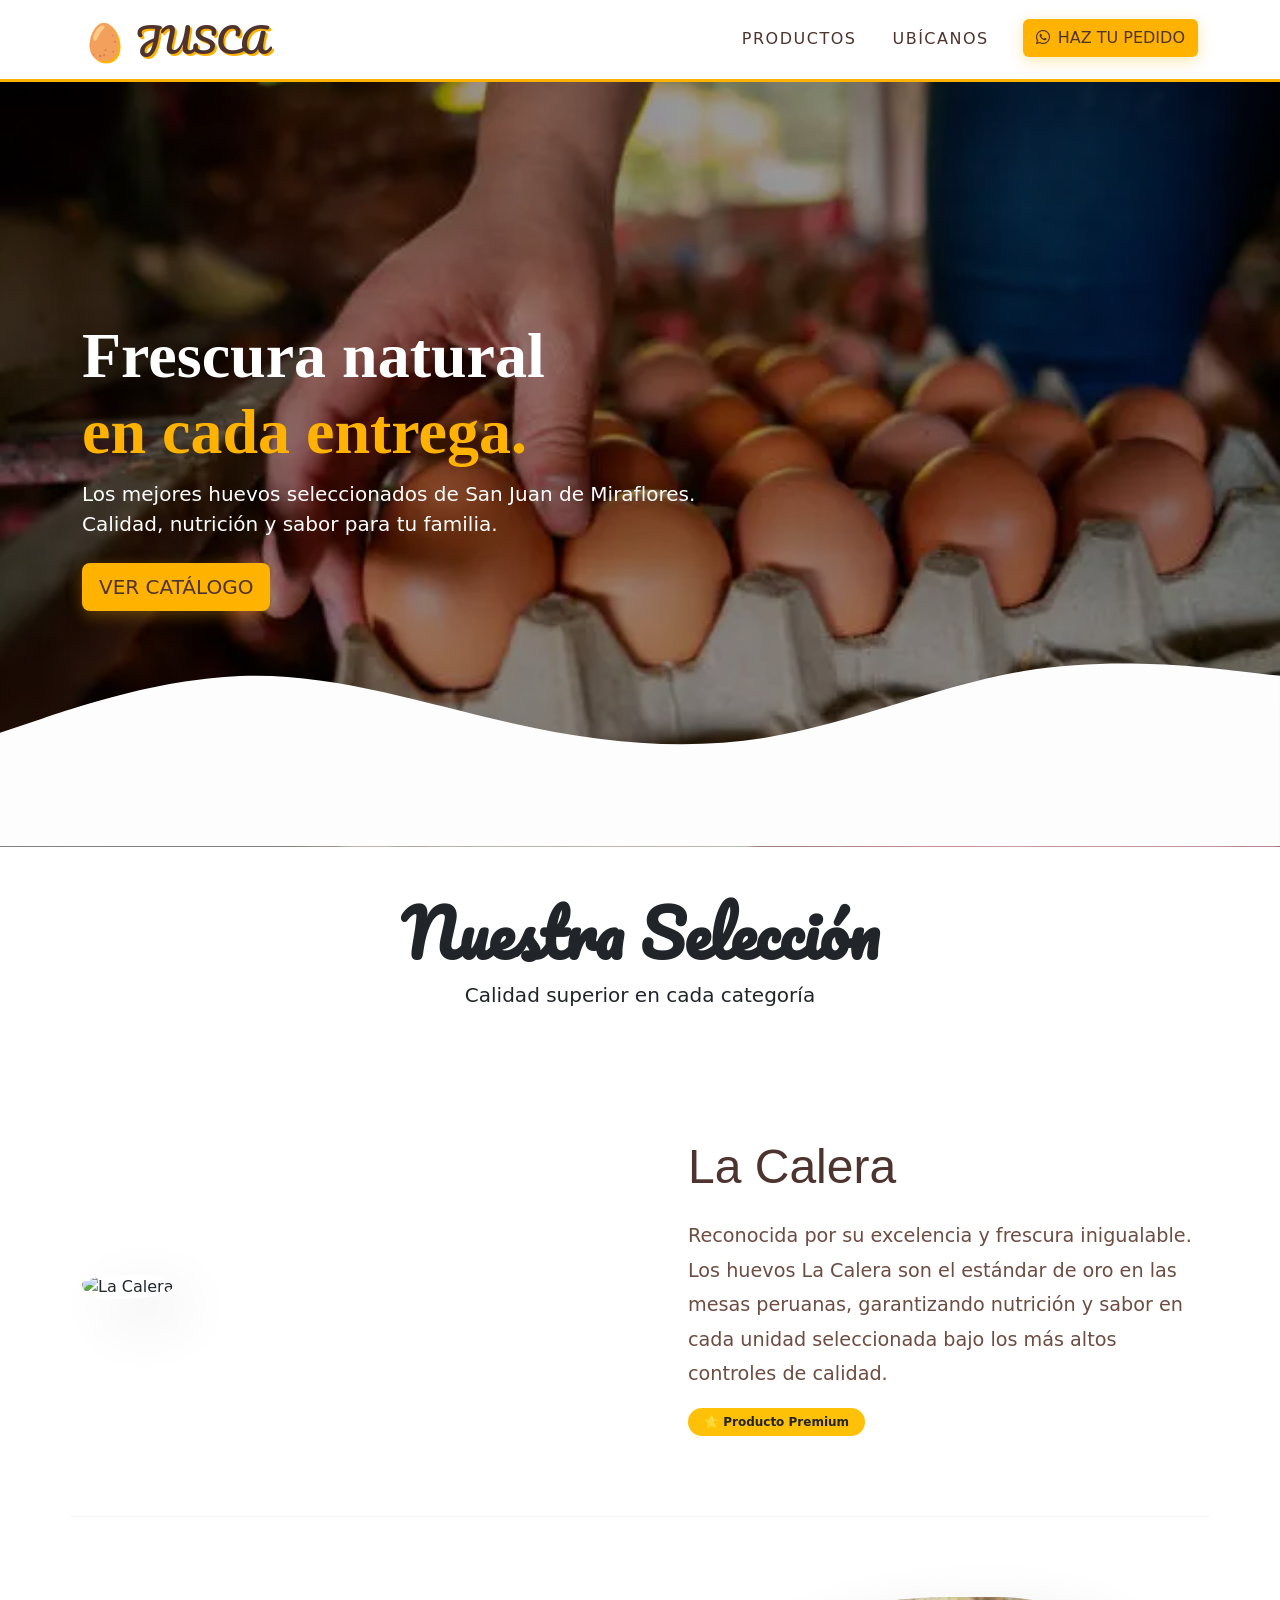
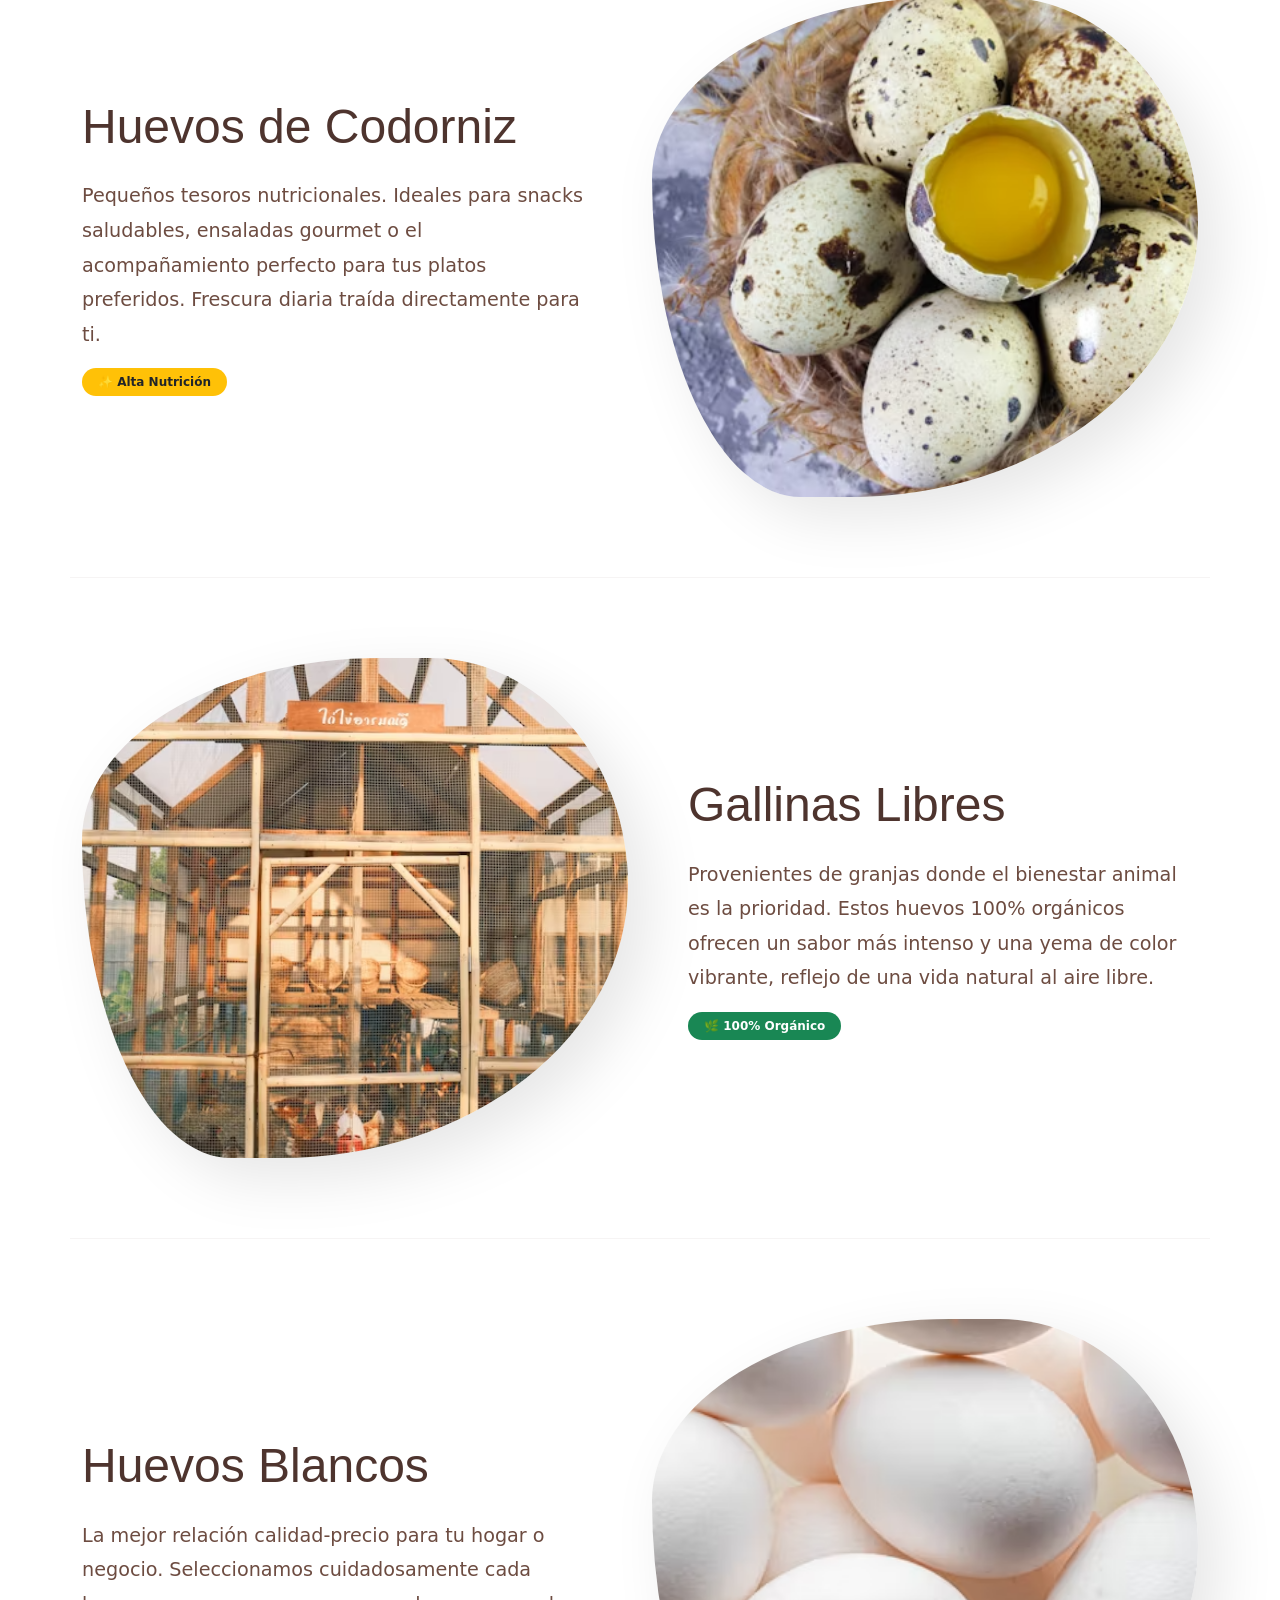
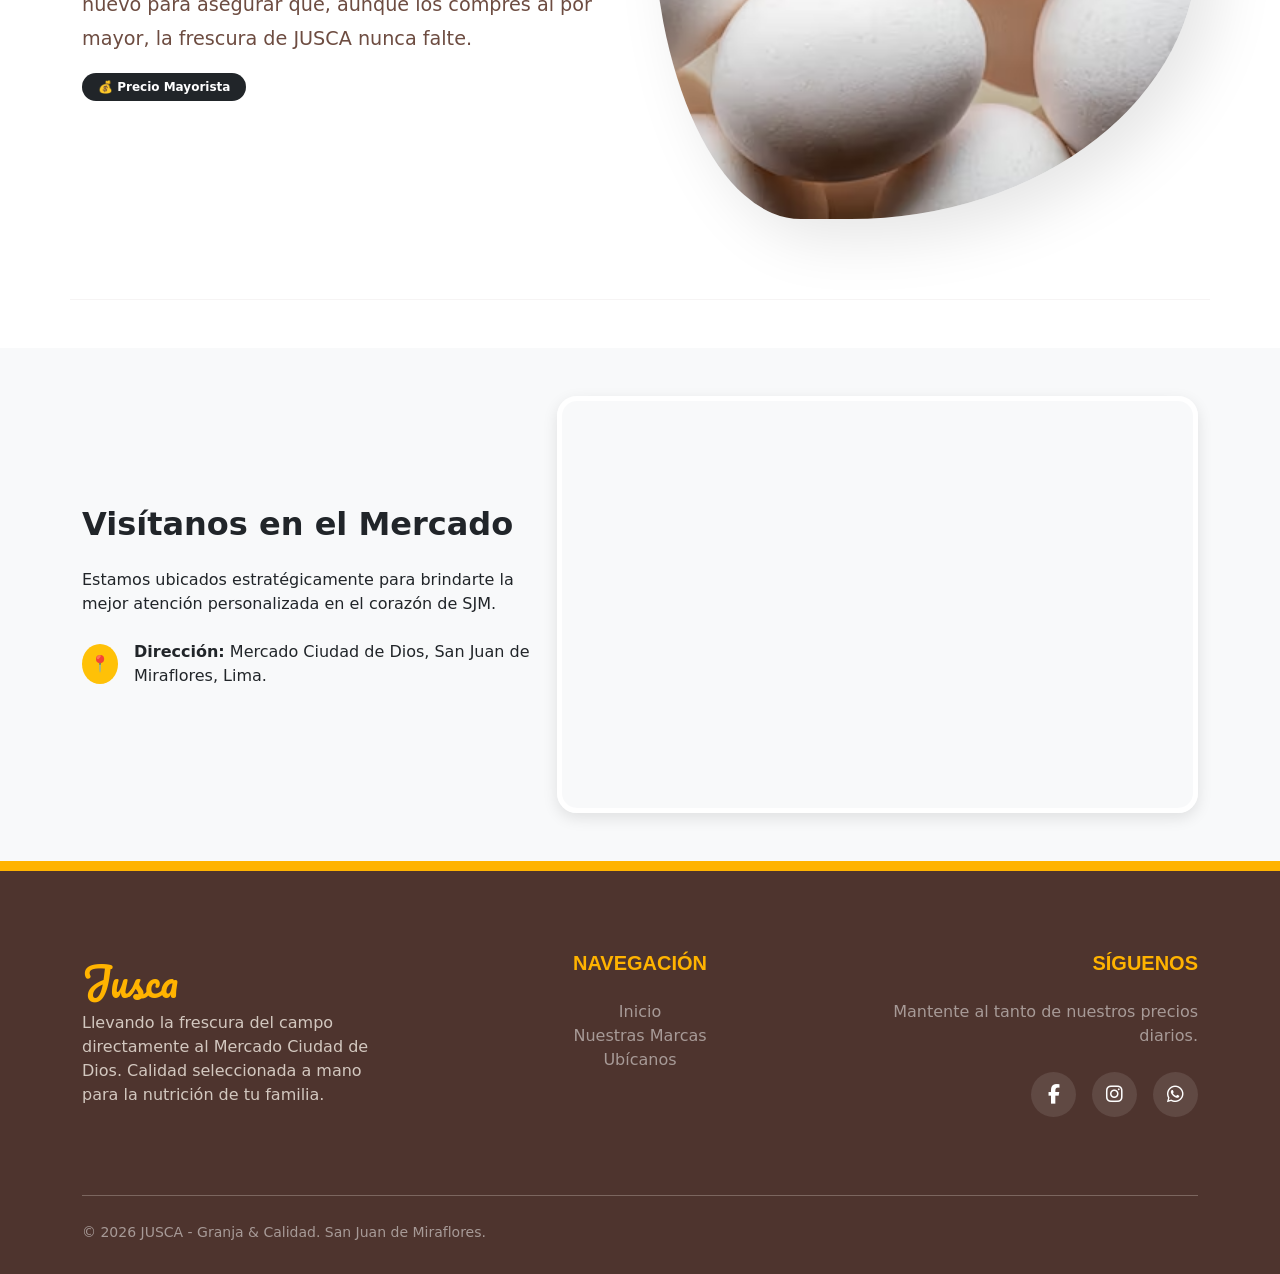
==== index.html @ 2d73b05d "commit 1" ====
<!DOCTYPE html>
<html lang="es">
<head>
    <meta charset="UTF-8">
    <meta name="viewport" content="width=device-width, initial-scale=1.0">
    <title>JUSCA | Calidad de la Granja a tu Mesa</title>
    <link rel="manifest" href="manifest.json">
<meta name="theme-color" content="#f4b400">
    <link rel="stylesheet" href="Index.css">
    <link href="https://cdn.jsdelivr.net/npm/bootstrap@5.3.0/dist/css/bootstrap.min.css" rel="stylesheet">
<link href="https://fonts.googleapis.com/css2?family=Pacifico&display=swap" rel="stylesheet">
 <link rel="stylesheet" href="https://cdnjs.cloudflare.com/ajax/libs/font-awesome/6.4.2/css/all.min.css">
    
</head>
<body>

    <nav class="navbar navbar-expand-lg sticky-top">
        <div class="container">
            <a class="navbar-brand" href="#">🥚 JUSCA</a>
            <button class="navbar-toggler" type="button" data-bs-toggle="collapse" data-bs-target="#navbarNav">
                <span class="navbar-toggler-icon"></span>
            </button>
            <div class="collapse navbar-collapse" id="navbarNav">
                <ul class="navbar-nav ms-auto">
                    <li class="nav-item"><a class="nav-link" href="#productos">Productos</a></li>
                    <li class="nav-item"><a class="nav-link" href="#ubicacion">Ubícanos</a></li>
                    <li class="nav-item">
    <a class="btn btn-jusca ms-lg-3" href="https://wa.me/51929580739" target="_blank" rel="noopener noreferrer">
        <i class="fab fa-whatsapp me-2"></i>Haz tu pedido
    </a>
</li>
                </ul>
            </div>
        </div>
    </nav>

   <section class="hero">
    <div class="container">
        <div class="row">
            <div class="col-md-7">
                <h1 class="display-2 fw-bold">Frescura natural <br><span style="color: var(--yema);">en cada entrega.</span></h1>
                <p class="lead mb-4">Los mejores huevos seleccionados de San Juan de Miraflores. Calidad, nutrición y sabor para tu familia.</p>
         <button type="button" class="btn btn-jusca btn-lg" id="btnHeroCatalogo">
    Ver Catálogo
</button>
            </div>
        </div>
    </div>
    <div class="hero-wave">
        <svg xmlns="http://www.w3.org/2000/svg" viewBox="0 0 1440 320"><path fill="#fdfdfd" fill-opacity="1" d="M0,192L48,176C96,160,192,128,288,128C384,128,480,160,576,181.3C672,203,768,213,864,197.3C960,181,1056,139,1152,122.7C1248,107,1344,117,1392,122.7L1440,128L1440,320L1392,320C1344,320,1248,320,1152,320C1056,320,960,320,864,320C768,320,672,320,576,320C480,320,384,320,288,320C192,320,96,320,48,320L0,320Z"></path></svg>
    </div>
</section>



  <section id="productos" class="py-5">
    <div class="container">
        <div class="text-center mb-5">
            <h2 class="display-3 fw-bold" style="font-family: 'Pacifico'; color: var(--color-yema);">Nuestra Selección</h2>
            <p class="lead">Calidad superior en cada categoría</p>
        </div>

        <div class="row producto-row">
            <div class="col-md-6">
                <img src="/imagenes/producto1.png" class="img-grande" alt="La Calera">
            </div>
            <div class="col-md-6 ps-md-5">
                <h3 class="marca-titulo">La Calera</h3>
                <p class="descripcion-premium">Reconocida por su excelencia y frescura inigualable. Los huevos La Calera son el estándar de oro en las mesas peruanas, garantizando nutrición y sabor en cada unidad seleccionada bajo los más altos controles de calidad.</p>
                <span class="badge rounded-pill bg-warning text-dark px-3 py-2">⭐ Producto Premium</span>
            </div>
        </div>

        <div class="row producto-row flex-md-row-reverse">
            <div class="col-md-6 text-end">
                <img src="/imagenes/producto2.png" class="img-grande" alt="Codorniz">
            </div>
            <div class="col-md-6 pe-md-5">
                <h3 class="marca-titulo">Huevos de Codorniz</h3>
                <p class="descripcion-premium">Pequeños tesoros nutricionales. Ideales para snacks saludables, ensaladas gourmet o el acompañamiento perfecto para tus platos preferidos. Frescura diaria traída directamente para ti.</p>
                <span class="badge rounded-pill bg-warning text-dark px-3 py-2">✨ Alta Nutrición</span>
            </div>
        </div>

        <div class="row producto-row">
            <div class="col-md-6">
                <img src="/imagenes/producto3.png" class="img-grande" alt="Gallinas Libres">
            </div>
            <div class="col-md-6 ps-md-5">
                <h3 class="marca-titulo">Gallinas Libres</h3>
                <p class="descripcion-premium">Provenientes de granjas donde el bienestar animal es la prioridad. Estos huevos 100% orgánicos ofrecen un sabor más intenso y una yema de color vibrante, reflejo de una vida natural al aire libre.</p>
                <span class="badge rounded-pill bg-success text-white px-3 py-2">🌿 100% Orgánico</span>
            </div>
        </div>

        <div class="row producto-row flex-md-row-reverse">
            <div class="col-md-6 text-end">
                <img src="/imagenes/producto4.png" class="img-grande" alt="Huevos Sueltos">
            </div>
            <div class="col-md-6 pe-md-5">
                <h3 class="marca-titulo">Huevos Blancos</h3>
                <p class="descripcion-premium">La mejor relación calidad-precio para tu hogar o negocio. Seleccionamos cuidadosamente cada huevo para asegurar que, aunque los compres al por mayor, la frescura de JUSCA nunca falte.</p>
                <span class="badge rounded-pill bg-dark text-white px-3 py-2">💰 Precio Mayorista</span>
            </div>
        </div>
    </div>
</section>

    <section id="ubicacion" class="py-5 bg-light">
        <div class="container">
            <div class="row align-items-center">
                <div class="col-md-5 mb-4 mb-md-0">
                    <h2 class="fw-bold mb-4">Visítanos en el Mercado</h2>
                    <p class="mb-4">Estamos ubicados estratégicamente para brindarte la mejor atención personalizada en el corazón de SJM.</p>
                    <div class="d-flex align-items-center mb-3">
                        <div class="bg-warning p-2 rounded-circle me-3">📍</div>
                        <div><strong>Dirección:</strong> Mercado Ciudad de Dios, San Juan de Miraflores, Lima.</div>
                    </div>
                </div>
                <div class="col-md-7">
                    <div class="map-container">
                        <iframe src="https://www.google.com/maps/embed?pb=!1m18!1m12!1m3!1d3899.8885627231463!2d-76.97334792415174!3d-12.153920643444062!2m3!1f0!2f0!3f0!3m2!1i1024!2i768!4f13.1!3m3!1m2!1s0x9105b86940a12e2f%3A0xc47b4d13c1264c76!2sMercado%20Ciudad%20de%20Dios!5e0!3m2!1ses!2spe!4v1700000000000!5m2!1ses!2spe" width="100%" height="400" style="border:0;" allowfullscreen="" loading="lazy"></iframe>
                    </div>
                </div>
            </div>
        </div>
    </section>

    

    <footer>
    <div class="container">
        <div class="row">
            <div class="col-md-4 mb-5">
                <a href="#" class="footer-logo">Jusca</a>
                <p class="pe-md-5 opacity-75">
                    Llevando la frescura del campo directamente al Mercado Ciudad de Dios. 
                    Calidad seleccionada a mano para la nutrición de tu familia.
                </p>
            </div>

            <div class="col-md-4 mb-5 text-md-center">
                <h5 class="footer-heading">Navegación</h5>
                <ul class="list-unstyled">
                    <li><a href="#" class="footer-link text-white-50 text-decoration-none">Inicio</a></li>
                    <li><a href="#productos" class="footer-link text-white-50 text-decoration-none">Nuestras Marcas</a></li>
                    <li><a href="#ubicacion" class="footer-link text-white-50 text-decoration-none">Ubícanos</a></li>
                </ul>
            </div>

            <div class="col-md-4 mb-5 text-md-end">
                <h5 class="footer-heading">Síguenos</h5>
                <p class="text-white-50 mb-4">Mantente al tanto de nuestros precios diarios.</p>
                <div class="d-flex justify-content-md-end gap-3">
                    <a href="#" class="social-icon"><i class="fab fa-facebook-f"></i></a>
                    <a href="#" class="social-icon"><i class="fab fa-instagram"></i></a>
                    <a href="#" class="social-icon"><i class="fab fa-whatsapp"></i></a>
                </div>
            </div>
        </div>

        <hr class="my-4 opacity-25">

        <div class="row align-items-center">
            <div class="col-md-6 text-center text-md-start">
                <small class="text-white-50">&copy; 2026 JUSCA - Granja & Calidad. San Juan de Miraflores.</small>
            </div>
            
        </div>
    </div>
</footer>
<div class="modal fade" id="modalCatalogo" tabindex="-1" aria-labelledby="modalCatalogoLabel" aria-hidden="true" style="z-index: 9999;">
    <div class="modal-dialog modal-lg modal-dialog-centered">
        <div class="modal-content border-0 shadow-lg" style="border-radius: 30px; background-color: var(--huevo);">
            
            <div class="modal-header border-0 pb-0">
                <h3 class="modal-title w-100 text-center pt-3" id="modalCatalogoLabel" style="font-family: 'Pacifico'; color: var(--tierra); font-size: 2.5rem;">
                    Nuestro Catálogo
                </h3>
                <button type="button" class="btn-close me-2" data-bs-dismiss="modal"></button>
            </div>

            <div class="modal-body p-4 p-md-5">

                <!-- 🥚 HUEVOS -->
                <div class="mb-5">
                    <h5 class="fw-bold mb-4 text-uppercase border-bottom pb-2" style="color: var(--yema); letter-spacing: 2px;">
                        🥚 Variedad de Huevos
                    </h5>

                    <div class="table-responsive">
                        <table class="table table-borderless align-middle">
                            
                            <thead style="background-color: var(--paja); color: var(--tierra);">
                                <tr>
                                    <th class="py-3 rounded-start">Producto</th>
                                    <th class="py-3 text-center">X Kilo</th>
                                    <th class="py-3 text-center rounded-end">X Mayor (Jaba)</th>
                                </tr>
                            </thead>

                            <!-- 🔥 AQUÍ CAMBIA TODO -->
                            <tbody id="tabla-huevos"></tbody>

                        </table>
                    </div>
                </div>

                <!-- 🥫 OTROS PRODUCTOS -->
                <div>
                    <h5 class="fw-bold mb-4 text-uppercase border-bottom pb-2" style="color: var(--yema); letter-spacing: 2px;">
                        🥫 Otros Productos
                    </h5>

                    <!-- 🔥 AQUÍ TAMBIÉN CAMBIA -->
                    <div class="row g-3" id="otros-productos"></div>
                </div>

                <!-- WHATSAPP -->
                <div class="text-center mt-5">
                    <a href="https://api.whatsapp.com/send?phone=51929580739" target="_blank" rel="noopener noreferrer" class="btn btn-jusca px-5 shadow">
                        <i class="fab fa-whatsapp me-2"></i>Hacer pedido ahora
                    </a>
                </div>

            </div>
        </div>
    </div>
</div>
<script src="https://cdn.jsdelivr.net/npm/bootstrap@5.3.0/dist/js/bootstrap.bundle.min.js"></script>
<script src="index.js">  </script>
    
</body>
</html>
---- Index.css ----
:root {
        --yema: #FFB300;
        --tierra: #4E342E;
        --pasto: #2E7D32;
        --huevo: #FFF9F0;
        --paja: #F7E8D0;
    }

    body { 
        font-family: 'Poppins', sans-serif; 
        background-color: var(--huevo); 
        color: var(--tierra); 
    }
    
    /* Navbar */
    .navbar { 
        background: rgba(255, 255, 255, 0.95); 
        backdrop-filter: blur(5px); 
        border-bottom: 3px solid var(--yema); 
    }

    .navbar-brand {
        font-family: 'Pacifico', cursive;
        font-size: 2.2rem !important;
        color: var(--tierra) !important;
        text-shadow: 2px 2px 0px var(--yema);
    }

    .nav-link {
        font-weight: 500;
        text-transform: uppercase;
        letter-spacing: 1.5px;
        margin: 0 10px;
        position: relative;
        transition: color 0.3s ease;
        color: var(--tierra) !important;
    }

    .nav-link::after {
        content: '';
        position: absolute;
        width: 0;
        height: 2px;
        bottom: 0;
        left: 0;
        background-color: var(--yema);
        transition: width 0.3s ease;
    }

    .nav-link:hover::after { width: 100%; }
    .nav-link:hover { color: var(--yema) !important; }

    /* Hero Section */
    .hero {
        background: linear-gradient(rgba(0,0,0,0.4), rgba(0,0,0,0.4)), url('/imagenes/hero-imagen.png');
        background-size: cover;
        background-position: center;
        height: 85vh;
        display: flex;
        align-items: center;
        color: white;
        position: relative;
    }
    .hero h1 { font-family: 'Playfair Display', serif; font-size: 4rem; }
    .hero-wave { position: absolute; bottom: 0; width: 100%; line-height: 0; }

    /* --- EFECTOS DE IMÁGENES (MANTENIDOS Y ARREGLADOS) --- */
    .producto-row {
        align-items: center;
        padding: 80px 0;
        border-bottom: 1px solid rgba(78, 52, 46, 0.05);
    }

    .img-grande {
        width: 100%;
        height: 500px;
        object-fit: cover;
        border-radius: 60% 40% 70% 30% / 40% 50% 60% 70%;
        box-shadow: 20px 20px 60px rgba(0,0,0,0.1);
        transition: transform 0.5s cubic-bezier(0.175, 0.885, 0.32, 1.275); /* Efecto más suave */
    }

    /* Este es el efecto que pediste mantener */
    .producto-row:hover .img-grande {
        transform: scale(1.08) rotate(2deg); /* Se agranda un 8% y gira un poco */
    }

    .marca-titulo {
        font-family: 'Fredoka', sans-serif;
        font-size: 3rem;
        color: var(--tierra);
        margin-bottom: 1.5rem;
    }

    .descripcion-premium {
        font-size: 1.2rem;
        line-height: 1.8;
        color: #6d4c41;
    }

    /* Mapa */
    .map-container { border-radius: 20px; overflow: hidden; border: 5px solid white; box-shadow: 0 5px 15px rgba(0,0,0,0.1); }

    /* Footer */
    footer {
        background-color: var(--tierra) !important;
        color: var(--huevo) !important;
        padding: 80px 0 30px;
        border-top: 10px solid var(--yema);
        position: relative;
        z-index: 10;
    }

    footer p, footer span, .footer-link {
        color: var(--huevo) !important;
    }

    .footer-logo {
        font-family: 'Pacifico', cursive;
        font-size: 2.5rem;
        color: var(--yema) !important;
        text-decoration: none;
    }

   .footer-heading {
        font-family: 'Fredoka', sans-serif;
        color: var(--yema) !important; /* Color naranja/yema para "SÍGUENOS" */
        text-transform: uppercase;
        font-weight: bold;
        margin-bottom: 25px;
    }
    .social-icon {
        width: 45px;
        height: 45px;
        line-height: 45px;
        background: rgba(255, 255, 255, 0.1);
        display: inline-block;
        text-align: center;
        border-radius: 50%;
        color: white !important; /* Aquí forzamos que no sea azul */
        text-decoration: none;
        transition: 0.3s;
        font-size: 1.2rem;
    }

    .social-icon:hover {
        background: var(--yema);
        color: var(--tierra) !important; /* El icono se vuelve café al pasar el mouse */
        transform: translateY(-5px);
    }

    /* Botones */
    .btn-jusca {
        background-color: var(--yema) !important;
        color: var(--tierra) !important;
        font-family: 'Fredoka', sans-serif;
        font-weight: 700;
        text-transform: uppercase;
        padding: 12px 30px;
        border-radius: 50px;
        border: none;
        transition: all 0.3s ease;
        box-shadow: 0 4px 15px rgba(255, 179, 0, 0.3);
        text-decoration: none;
        display: inline-block;
        cursor: pointer;
    }

    .btn-jusca:hover {
        background-color: var(--tierra) !important;
        color: var(--yema) !important;
        transform: translateY(-3px);
    }

    /* --- ARREGLO DEL MODAL --- */
    #modalCatalogo .modal-content {
        background-color: var(--huevo) !important;
        border: none;
    }

    #modalCatalogo .table thead th {
        background-color: var(--paja) !important;
        color: var(--tierra) !important;
        font-family: 'Fredoka', sans-serif;
    }

    #modalCatalogo .table tbody td {
        color: var(--tierra) !important;
    }

    #modalCatalogo .btn-close {
        background-color: var(--yema);
        opacity: 1;
        border-radius: 50%;
    }

    #modalCatalogo tr:hover {
        background-color: rgba(255, 179, 0, 0.1);
    }
    .hero .btn-jusca {
    position: relative;
    z-index: 1000;
    cursor: pointer;
}

/* Asegurar que el modal esté por encima de todo */
.modal-content {
    pointer-events: auto !important;
}
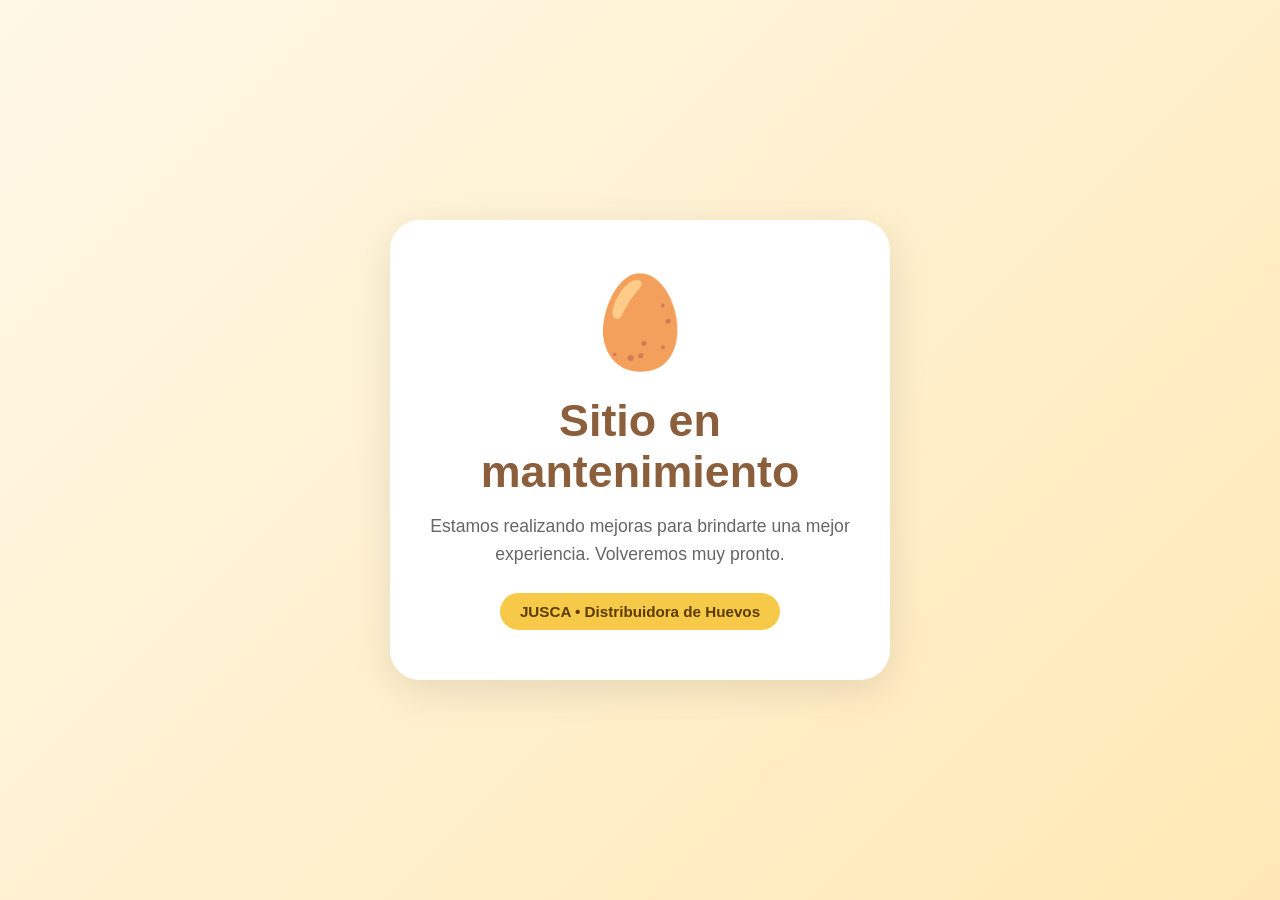
==== commit e49f626f: "pagina en mantenimiento" ====
--- a/index.html
+++ b/index.html
@@ -1,234 +1,125 @@
 <!DOCTYPE html>
 <html lang="es">
 <head>
-    <meta charset="UTF-8">
-    <meta name="viewport" content="width=device-width, initial-scale=1.0">
-    <title>JUSCA | Calidad de la Granja a tu Mesa</title>
-    <link rel="manifest" href="manifest.json">
-<meta name="theme-color" content="#f4b400">
-    <link rel="stylesheet" href="Index.css">
-    <link href="https://cdn.jsdelivr.net/npm/bootstrap@5.3.0/dist/css/bootstrap.min.css" rel="stylesheet">
-<link href="https://fonts.googleapis.com/css2?family=Pacifico&display=swap" rel="stylesheet">
- <link rel="stylesheet" href="https://cdnjs.cloudflare.com/ajax/libs/font-awesome/6.4.2/css/all.min.css">
-    
+  <meta charset="UTF-8" />
+  <meta name="viewport" content="width=device-width, initial-scale=1.0"/>
+
+  <title>JUSCA - Sitio en mantenimiento</title>
+
+  <link rel="preconnect" href="https://fonts.googleapis.com">
+  <link rel="preconnect" href="https://fonts.gstatic.com" crossorigin>
+
+  <style>
+    *{
+      margin:0;
+      padding:0;
+      box-sizing:border-box;
+    }
+
+    body{
+      height:100vh;
+      display:flex;
+      justify-content:center;
+      align-items:center;
+      background:linear-gradient(135deg,#fff8e7,#ffe8b5);
+      font-family:Arial, sans-serif;
+      overflow:hidden;
+    }
+
+    .container{
+      text-align:center;
+      background:white;
+      padding:50px 40px;
+      border-radius:30px;
+      box-shadow:0 10px 40px rgba(0,0,0,0.1);
+      max-width:500px;
+      width:90%;
+      animation:fadeIn 1s ease;
+    }
+
+    .egg{
+      font-size:90px;
+      animation:float 2.5s ease-in-out infinite;
+      margin-bottom:20px;
+    }
+
+    h1{
+      color:#8b5e3c;
+      font-size:2.8rem;
+      margin-bottom:15px;
+    }
+
+    p{
+      color:#666;
+      font-size:1.1rem;
+      line-height:1.6;
+      margin-bottom:25px;
+    }
+
+    .badge{
+      display:inline-block;
+      padding:10px 20px;
+      border-radius:50px;
+      background:#f7c948;
+      color:#5c3b00;
+      font-weight:bold;
+      font-size:0.95rem;
+    }
+
+    @keyframes float{
+      0%{
+        transform:translateY(0px);
+      }
+      50%{
+        transform:translateY(-12px);
+      }
+      100%{
+        transform:translateY(0px);
+      }
+    }
+
+    @keyframes fadeIn{
+      from{
+        opacity:0;
+        transform:translateY(20px);
+      }
+      to{
+        opacity:1;
+        transform:translateY(0);
+      }
+    }
+
+    @media(max-width:600px){
+      h1{
+        font-size:2rem;
+      }
+
+      .egg{
+        font-size:70px;
+      }
+
+      p{
+        font-size:1rem;
+      }
+    }
+  </style>
 </head>
 <body>
 
-    <nav class="navbar navbar-expand-lg sticky-top">
-        <div class="container">
-            <a class="navbar-brand" href="#">🥚 JUSCA</a>
-            <button class="navbar-toggler" type="button" data-bs-toggle="collapse" data-bs-target="#navbarNav">
-                <span class="navbar-toggler-icon"></span>
-            </button>
-            <div class="collapse navbar-collapse" id="navbarNav">
-                <ul class="navbar-nav ms-auto">
-                    <li class="nav-item"><a class="nav-link" href="#productos">Productos</a></li>
-                    <li class="nav-item"><a class="nav-link" href="#ubicacion">Ubícanos</a></li>
-                    <li class="nav-item">
-    <a class="btn btn-jusca ms-lg-3" href="https://wa.me/51929580739" target="_blank" rel="noopener noreferrer">
-        <i class="fab fa-whatsapp me-2"></i>Haz tu pedido
-    </a>
-</li>
-                </ul>
-            </div>
-        </div>
-    </nav>
+  <div class="container">
+    <div class="egg">🥚</div>
 
-   <section class="hero">
-    <div class="container">
-        <div class="row">
-            <div class="col-md-7">
-                <h1 class="display-2 fw-bold">Frescura natural <br><span style="color: var(--yema);">en cada entrega.</span></h1>
-                <p class="lead mb-4">Los mejores huevos seleccionados de San Juan de Miraflores. Calidad, nutrición y sabor para tu familia.</p>
-         <button type="button" class="btn btn-jusca btn-lg" id="btnHeroCatalogo">
-    Ver Catálogo
-</button>
-            </div>
-        </div>
+    <h1>Sitio en mantenimiento</h1>
+
+    <p>
+      Estamos realizando mejoras para brindarte una mejor experiencia.
+      Volveremos muy pronto.
+    </p>
+
+    <div class="badge">
+      JUSCA • Distribuidora de Huevos
     </div>
-    <div class="hero-wave">
-        <svg xmlns="http://www.w3.org/2000/svg" viewBox="0 0 1440 320"><path fill="#fdfdfd" fill-opacity="1" d="M0,192L48,176C96,160,192,128,288,128C384,128,480,160,576,181.3C672,203,768,213,864,197.3C960,181,1056,139,1152,122.7C1248,107,1344,117,1392,122.7L1440,128L1440,320L1392,320C1344,320,1248,320,1152,320C1056,320,960,320,864,320C768,320,672,320,576,320C480,320,384,320,288,320C192,320,96,320,48,320L0,320Z"></path></svg>
-    </div>
-</section>
+  </div>
 
-
-
-  <section id="productos" class="py-5">
-    <div class="container">
-        <div class="text-center mb-5">
-            <h2 class="display-3 fw-bold" style="font-family: 'Pacifico'; color: var(--color-yema);">Nuestra Selección</h2>
-            <p class="lead">Calidad superior en cada categoría</p>
-        </div>
-
-        <div class="row producto-row">
-            <div class="col-md-6">
-                <img src="/imagenes/producto1.png" class="img-grande" alt="La Calera">
-            </div>
-            <div class="col-md-6 ps-md-5">
-                <h3 class="marca-titulo">La Calera</h3>
-                <p class="descripcion-premium">Reconocida por su excelencia y frescura inigualable. Los huevos La Calera son el estándar de oro en las mesas peruanas, garantizando nutrición y sabor en cada unidad seleccionada bajo los más altos controles de calidad.</p>
-                <span class="badge rounded-pill bg-warning text-dark px-3 py-2">⭐ Producto Premium</span>
-            </div>
-        </div>
-
-        <div class="row producto-row flex-md-row-reverse">
-            <div class="col-md-6 text-end">
-                <img src="/imagenes/producto2.png" class="img-grande" alt="Codorniz">
-            </div>
-            <div class="col-md-6 pe-md-5">
-                <h3 class="marca-titulo">Huevos de Codorniz</h3>
-                <p class="descripcion-premium">Pequeños tesoros nutricionales. Ideales para snacks saludables, ensaladas gourmet o el acompañamiento perfecto para tus platos preferidos. Frescura diaria traída directamente para ti.</p>
-                <span class="badge rounded-pill bg-warning text-dark px-3 py-2">✨ Alta Nutrición</span>
-            </div>
-        </div>
-
-        <div class="row producto-row">
-            <div class="col-md-6">
-                <img src="/imagenes/producto3.png" class="img-grande" alt="Gallinas Libres">
-            </div>
-            <div class="col-md-6 ps-md-5">
-                <h3 class="marca-titulo">Gallinas Libres</h3>
-                <p class="descripcion-premium">Provenientes de granjas donde el bienestar animal es la prioridad. Estos huevos 100% orgánicos ofrecen un sabor más intenso y una yema de color vibrante, reflejo de una vida natural al aire libre.</p>
-                <span class="badge rounded-pill bg-success text-white px-3 py-2">🌿 100% Orgánico</span>
-            </div>
-        </div>
-
-        <div class="row producto-row flex-md-row-reverse">
-            <div class="col-md-6 text-end">
-                <img src="/imagenes/producto4.png" class="img-grande" alt="Huevos Sueltos">
-            </div>
-            <div class="col-md-6 pe-md-5">
-                <h3 class="marca-titulo">Huevos Blancos</h3>
-                <p class="descripcion-premium">La mejor relación calidad-precio para tu hogar o negocio. Seleccionamos cuidadosamente cada huevo para asegurar que, aunque los compres al por mayor, la frescura de JUSCA nunca falte.</p>
-                <span class="badge rounded-pill bg-dark text-white px-3 py-2">💰 Precio Mayorista</span>
-            </div>
-        </div>
-    </div>
-</section>
-
-    <section id="ubicacion" class="py-5 bg-light">
-        <div class="container">
-            <div class="row align-items-center">
-                <div class="col-md-5 mb-4 mb-md-0">
-                    <h2 class="fw-bold mb-4">Visítanos en el Mercado</h2>
-                    <p class="mb-4">Estamos ubicados estratégicamente para brindarte la mejor atención personalizada en el corazón de SJM.</p>
-                    <div class="d-flex align-items-center mb-3">
-                        <div class="bg-warning p-2 rounded-circle me-3">📍</div>
-                        <div><strong>Dirección:</strong> Mercado Ciudad de Dios, San Juan de Miraflores, Lima.</div>
-                    </div>
-                </div>
-                <div class="col-md-7">
-                    <div class="map-container">
-                        <iframe src="https://www.google.com/maps/embed?pb=!1m18!1m12!1m3!1d3899.8885627231463!2d-76.97334792415174!3d-12.153920643444062!2m3!1f0!2f0!3f0!3m2!1i1024!2i768!4f13.1!3m3!1m2!1s0x9105b86940a12e2f%3A0xc47b4d13c1264c76!2sMercado%20Ciudad%20de%20Dios!5e0!3m2!1ses!2spe!4v1700000000000!5m2!1ses!2spe" width="100%" height="400" style="border:0;" allowfullscreen="" loading="lazy"></iframe>
-                    </div>
-                </div>
-            </div>
-        </div>
-    </section>
-
-    
-
-    <footer>
-    <div class="container">
-        <div class="row">
-            <div class="col-md-4 mb-5">
-                <a href="#" class="footer-logo">Jusca</a>
-                <p class="pe-md-5 opacity-75">
-                    Llevando la frescura del campo directamente al Mercado Ciudad de Dios. 
-                    Calidad seleccionada a mano para la nutrición de tu familia.
-                </p>
-            </div>
-
-            <div class="col-md-4 mb-5 text-md-center">
-                <h5 class="footer-heading">Navegación</h5>
-                <ul class="list-unstyled">
-                    <li><a href="#" class="footer-link text-white-50 text-decoration-none">Inicio</a></li>
-                    <li><a href="#productos" class="footer-link text-white-50 text-decoration-none">Nuestras Marcas</a></li>
-                    <li><a href="#ubicacion" class="footer-link text-white-50 text-decoration-none">Ubícanos</a></li>
-                </ul>
-            </div>
-
-            <div class="col-md-4 mb-5 text-md-end">
-                <h5 class="footer-heading">Síguenos</h5>
-                <p class="text-white-50 mb-4">Mantente al tanto de nuestros precios diarios.</p>
-                <div class="d-flex justify-content-md-end gap-3">
-                    <a href="#" class="social-icon"><i class="fab fa-facebook-f"></i></a>
-                    <a href="#" class="social-icon"><i class="fab fa-instagram"></i></a>
-                    <a href="#" class="social-icon"><i class="fab fa-whatsapp"></i></a>
-                </div>
-            </div>
-        </div>
-
-        <hr class="my-4 opacity-25">
-
-        <div class="row align-items-center">
-            <div class="col-md-6 text-center text-md-start">
-                <small class="text-white-50">&copy; 2026 JUSCA - Granja & Calidad. San Juan de Miraflores.</small>
-            </div>
-            
-        </div>
-    </div>
-</footer>
-<div class="modal fade" id="modalCatalogo" tabindex="-1" aria-labelledby="modalCatalogoLabel" aria-hidden="true" style="z-index: 9999;">
-    <div class="modal-dialog modal-lg modal-dialog-centered">
-        <div class="modal-content border-0 shadow-lg" style="border-radius: 30px; background-color: var(--huevo);">
-            
-            <div class="modal-header border-0 pb-0">
-                <h3 class="modal-title w-100 text-center pt-3" id="modalCatalogoLabel" style="font-family: 'Pacifico'; color: var(--tierra); font-size: 2.5rem;">
-                    Nuestro Catálogo
-                </h3>
-                <button type="button" class="btn-close me-2" data-bs-dismiss="modal"></button>
-            </div>
-
-            <div class="modal-body p-4 p-md-5">
-
-                <!-- 🥚 HUEVOS -->
-                <div class="mb-5">
-                    <h5 class="fw-bold mb-4 text-uppercase border-bottom pb-2" style="color: var(--yema); letter-spacing: 2px;">
-                        🥚 Variedad de Huevos
-                    </h5>
-
-                    <div class="table-responsive">
-                        <table class="table table-borderless align-middle">
-                            
-                            <thead style="background-color: var(--paja); color: var(--tierra);">
-                                <tr>
-                                    <th class="py-3 rounded-start">Producto</th>
-                                    <th class="py-3 text-center">X Kilo</th>
-                                    <th class="py-3 text-center rounded-end">X Mayor (Jaba)</th>
-                                </tr>
-                            </thead>
-
-                            <!-- 🔥 AQUÍ CAMBIA TODO -->
-                            <tbody id="tabla-huevos"></tbody>
-
-                        </table>
-                    </div>
-                </div>
-
-                <!-- 🥫 OTROS PRODUCTOS -->
-                <div>
-                    <h5 class="fw-bold mb-4 text-uppercase border-bottom pb-2" style="color: var(--yema); letter-spacing: 2px;">
-                        🥫 Otros Productos
-                    </h5>
-
-                    <!-- 🔥 AQUÍ TAMBIÉN CAMBIA -->
-                    <div class="row g-3" id="otros-productos"></div>
-                </div>
-
-                <!-- WHATSAPP -->
-                <div class="text-center mt-5">
-                    <a href="https://api.whatsapp.com/send?phone=51929580739" target="_blank" rel="noopener noreferrer" class="btn btn-jusca px-5 shadow">
-                        <i class="fab fa-whatsapp me-2"></i>Hacer pedido ahora
-                    </a>
-                </div>
-
-            </div>
-        </div>
-    </div>
-</div>
-<script src="https://cdn.jsdelivr.net/npm/bootstrap@5.3.0/dist/js/bootstrap.bundle.min.js"></script>
-<script src="index.js">  </script>
-    
 </body>
 </html>
